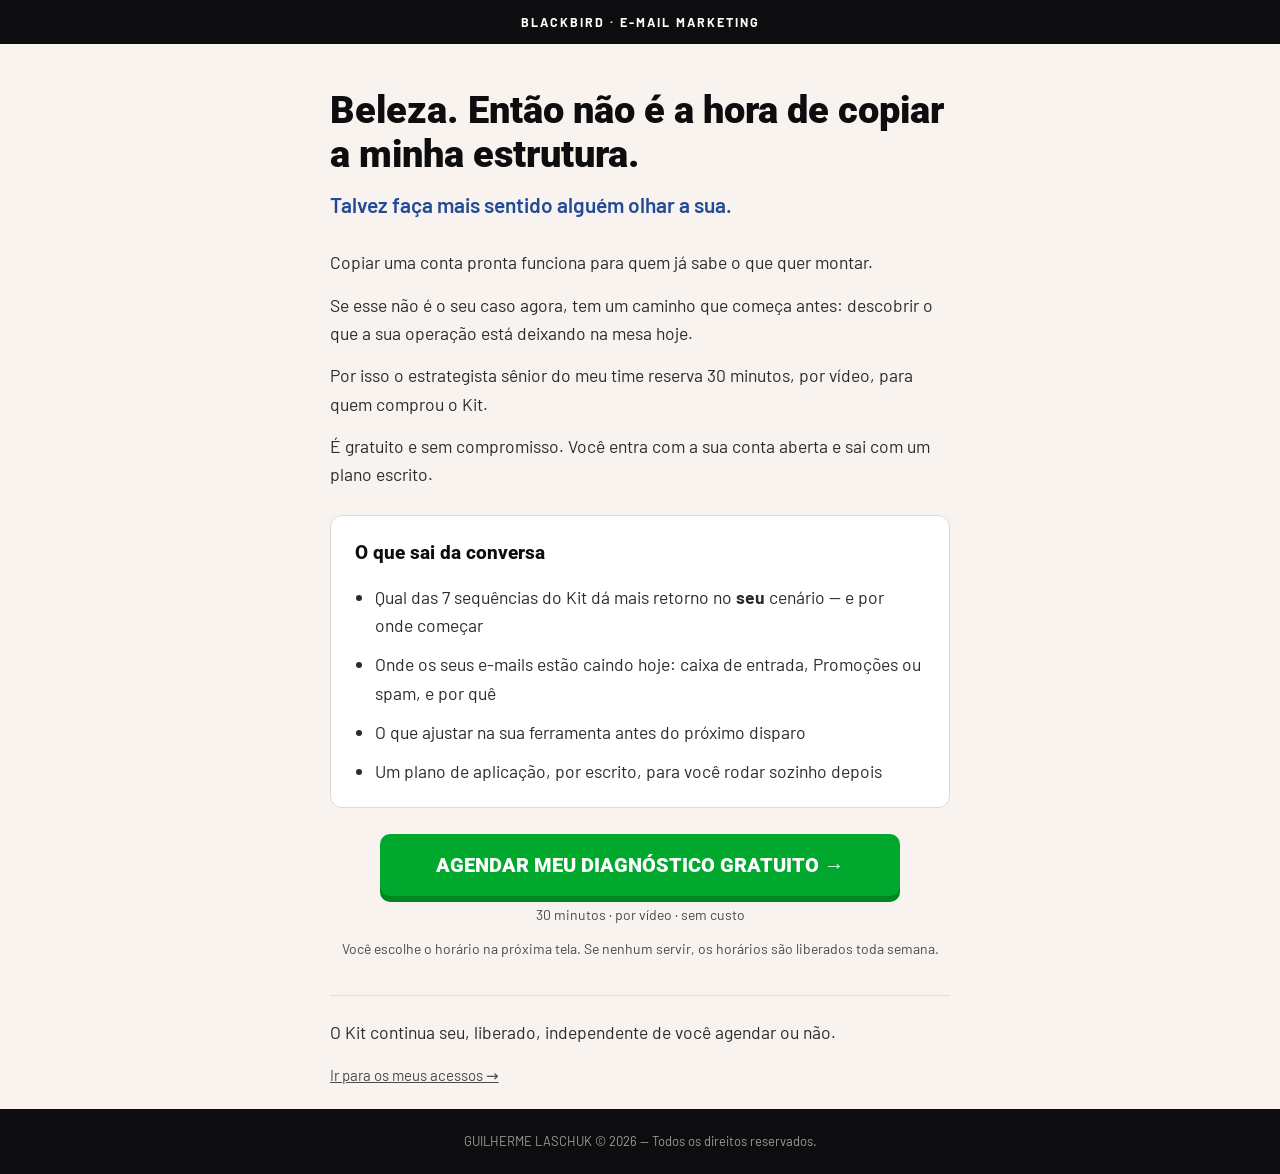
==== diagnostico.html @ ecdd5ac4 "funil completo: upsell + OTO + downsell diagnostico, VSL editada, worker com AC e Discord" ====
<!DOCTYPE html>
<html lang="pt-BR">
<head>
<meta charset="utf-8">
<meta name="viewport" content="width=device-width,initial-scale=1">
<title>Diagnóstico gratuito de e-mail marketing — Blackbird</title>
<meta name="robots" content="noindex,nofollow">
<link rel="icon" href="assets/favicon.svg">
<link rel="preconnect" href="https://fonts.googleapis.com">
<link rel="preconnect" href="https://fonts.gstatic.com" crossorigin>
<link href="https://fonts.googleapis.com/css2?family=Barlow:ital,wght@0,400;0,500;0,600;0,700&family=Roboto:wght@400;500;700;900&display=swap" rel="stylesheet">
<style>
:root{
  --azul:#234A95; --vermelho:#FE0000; --bege:#F8F3EF; --branco:#FFFFFF;
  --preto:#0D0D0F; --verde:#00A82E; --lavanda:#D0D2DF;
  --texto:#2B2B2B; --texto-suave:#4A4A4A; --borda:#E2DAD3;
}
*{box-sizing:border-box}
body{margin:0;background:var(--bege);color:var(--texto);
  font-family:Barlow,system-ui,sans-serif;font-size:17.5px;line-height:1.62;
  min-height:100vh;display:flex;flex-direction:column}
.marca{background:var(--preto);color:#fff;text-align:center;padding:12px 16px;
  font-weight:700;font-size:12.5px;letter-spacing:2px}
main{flex:1;max-width:660px;margin:0 auto;padding:44px 20px 20px}
h1{font-family:Roboto,sans-serif;font-size:clamp(26px,4.8vw,38px);font-weight:900;
  line-height:1.16;color:var(--preto);margin:0 0 12px}
.sub{font-size:clamp(18px,3vw,21px);color:var(--azul);font-weight:600;margin:0 0 26px}
p{margin:0 0 14px}
.lista{background:var(--branco);border:1px solid var(--borda);border-radius:12px;
  padding:22px 24px 10px;margin:26px 0}
.lista h2{font-family:Roboto,sans-serif;font-size:19px;font-weight:800;margin:0 0 14px;
  color:var(--preto)}
.lista ul{margin:0;padding-left:20px}
.lista li{margin:0 0 11px}
.btn{display:block;width:100%;max-width:520px;margin:26px auto 8px;padding:19px 22px;
  background:var(--verde);color:#fff;border:0;border-radius:10px;cursor:pointer;
  font-family:Roboto,sans-serif;font-size:clamp(16px,3.3vw,20px);font-weight:900;
  text-align:center;text-decoration:none;box-shadow:0 6px 0 #00871f;
  transition:transform .06s,box-shadow .06s}
.btn:active{transform:translateY(3px);box-shadow:0 3px 0 #00871f}
.btn[disabled]{opacity:.65;cursor:wait}
.btn-nota{text-align:center;font-size:14px;color:var(--texto-suave);margin:0}
.fechamento{margin-top:34px;padding-top:22px;border-top:1px solid var(--borda)}
.discreto{display:inline-block;color:var(--texto-suave);font-size:15px}
.rodape{background:var(--preto);color:#9A9A9A;text-align:center;padding:22px 20px;
  font-size:13px}
.erro{background:#FFECEC;border:1px solid var(--vermelho);color:#8B0000;
  border-radius:8px;padding:12px 14px;margin:10px auto 0;max-width:520px;
  text-align:center;font-size:15px}
.erro[hidden]{display:none}
</style>
</head>
<body>

<div class="marca">BLACKBIRD · E-MAIL MARKETING</div>

<main>
  <h1>Beleza. Então não é a hora de copiar a minha estrutura.</h1>
  <p class="sub">Talvez faça mais sentido alguém olhar a sua.</p>

  <p>Copiar uma conta pronta funciona para quem já sabe o que quer montar.</p>
  <p>Se esse não é o seu caso agora, tem um caminho que começa antes: descobrir o que a
  sua operação está deixando na mesa hoje.</p>
  <p>Por isso o estrategista sênior do meu time reserva 30 minutos, por vídeo, para quem
  comprou o Kit.</p>
  <p>É gratuito e sem compromisso. Você entra com a sua conta aberta e sai com um plano
  escrito.</p>

  <div class="lista">
    <h2>O que sai da conversa</h2>
    <ul>
      <li>Qual das 7 sequências do Kit dá mais retorno no <strong>seu</strong> cenário —
      e por onde começar</li>
      <li>Onde os seus e-mails estão caindo hoje: caixa de entrada, Promoções ou spam,
      e por quê</li>
      <li>O que ajustar na sua ferramenta antes do próximo disparo</li>
      <li>Um plano de aplicação, por escrito, para você rodar sozinho depois</li>
    </ul>
  </div>

  <button class="btn" id="agendar" type="button">AGENDAR MEU DIAGNÓSTICO GRATUITO →</button>
  <p class="btn-nota">30 minutos · por vídeo · sem custo</p>
  <div class="erro" id="erro" hidden></div>
  <p class="btn-nota" style="margin-top:12px">Você escolhe o horário na próxima tela. Se
  nenhum servir, os horários são liberados toda semana.</p>

  <div class="fechamento">
    <p>O Kit continua seu, liberado, independente de você agendar ou não.</p>
    <a class="discreto" id="acessos" href="obrigado.html">Ir para os meus acessos →</a>
  </div>
</main>

<div class="rodape">GUILHERME LASCHUK © 2026 — Todos os direitos reservados.</div>

<script>
(function(){
  'use strict';
  // Fallback fixo: se a API nao responder, o botao ainda leva pro agendamento.
  // O link e publico e a oferta e gratuita, entao nao ha nada a proteger aqui —
  // o unico custo de falhar e nao conseguir taguear quem agendou.
  var TIDYCAL = 'https://tidycal.com/team/blackbird/email-scan-diagnostico';
  var b = document.getElementById('agendar');
  var erro = document.getElementById('erro');

  // Quem chegou aqui recusando o upsell ja destravou o Kit na obrigado.html.
  // Mandar de volta para digitar o e-mail seria punir quem so disse "nao".
  try {
    var kit = sessionStorage.getItem('kit51_kit_url');
    var a = document.getElementById('acessos');
    if (kit && a) a.href = kit;
  } catch (e) {}

  b.addEventListener('click', async function(){
    b.disabled = true; b.textContent = 'abrindo a agenda...';
    try {
      var r = await fetch('/kit-51-emails/api/agendar-diagnostico', {
        method:'POST', credentials:'include',
        headers:{'content-type':'application/json'}, body:'{}'
      });
      var d = await r.json();
      location.href = (d && d.url) ? d.url : TIDYCAL;
    } catch (e) {
      location.href = TIDYCAL;
    }
  });
})();
</script>
</body>
</html>
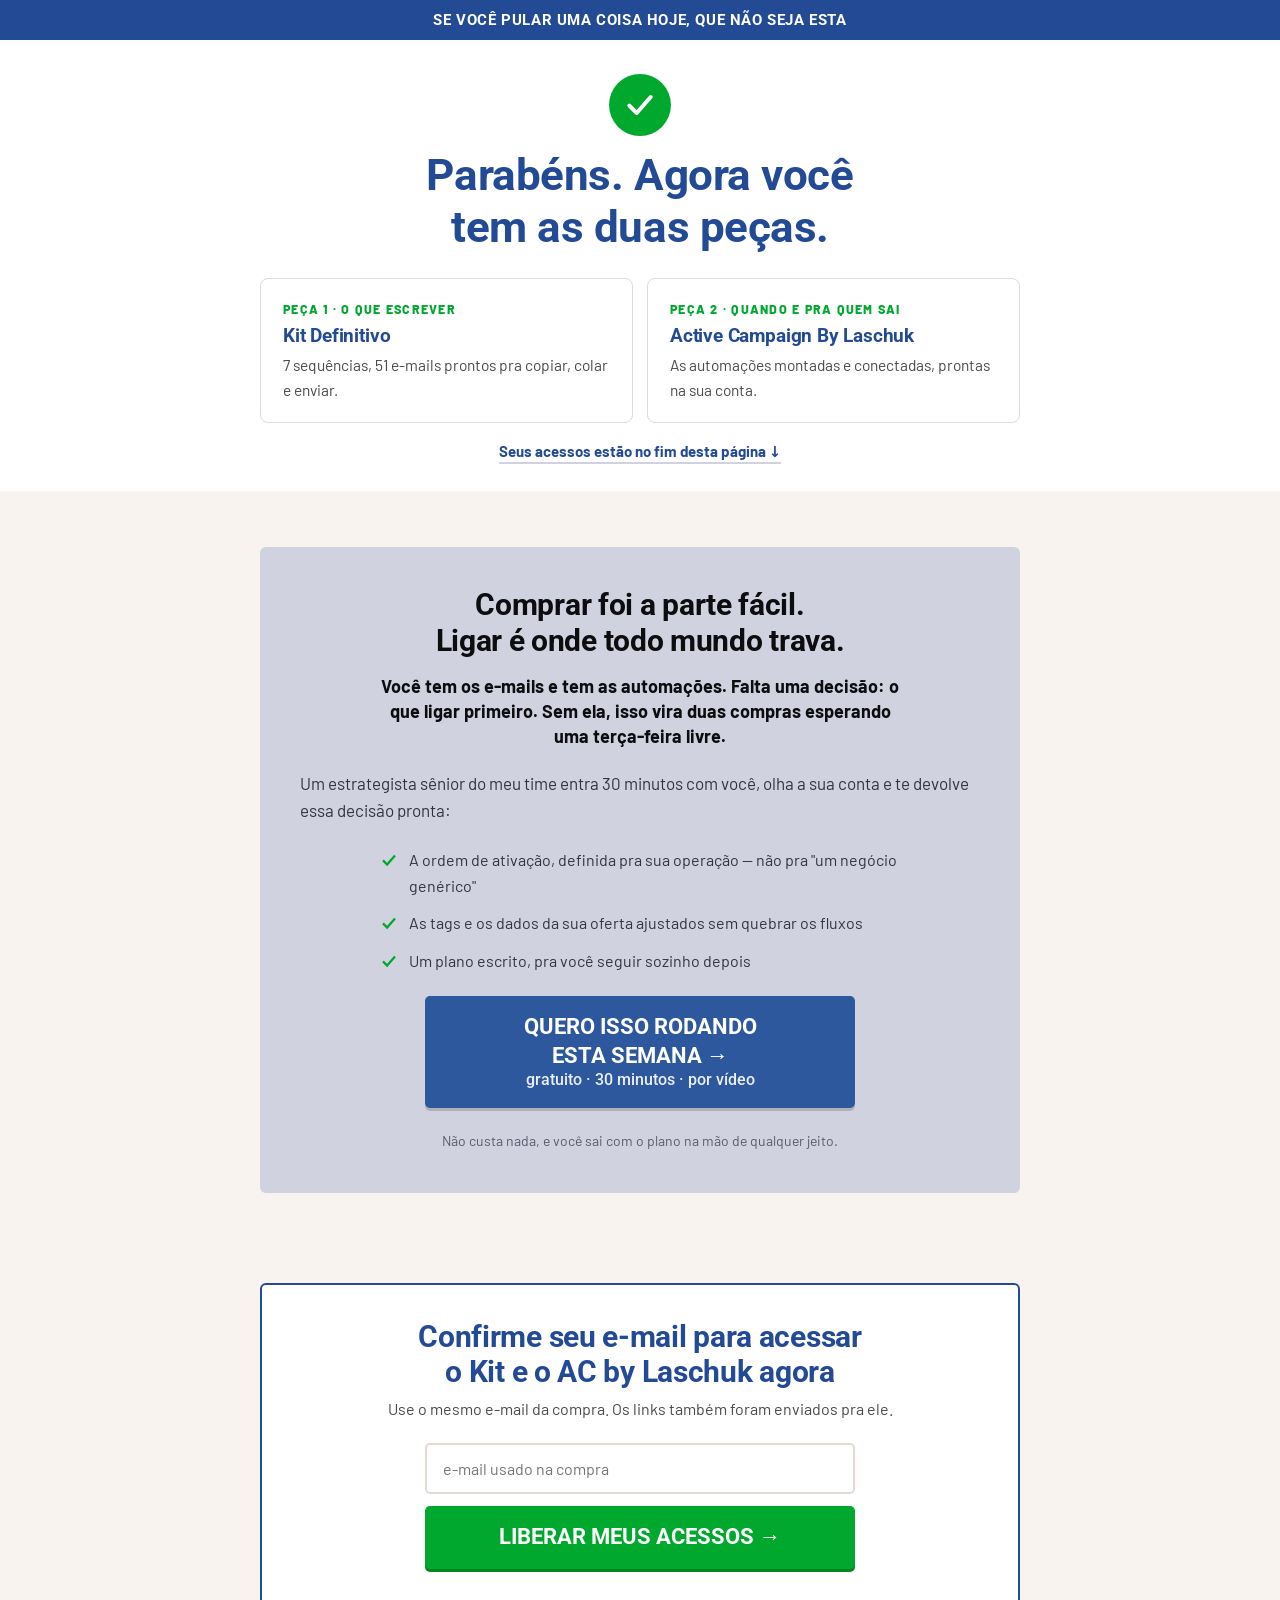
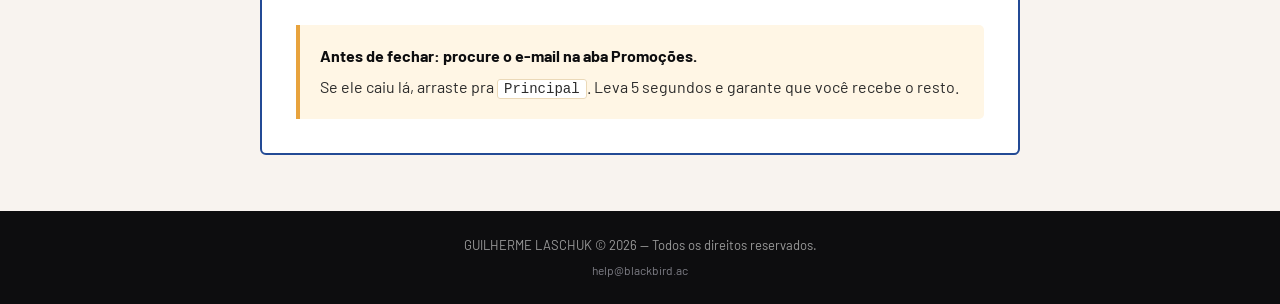
==== commit 7a4a3830: "Reestrutura o funil: uma oferta so, entrega em duas pontas, cupons corrigidos O funil tinha cinco pa" ====
--- a/diagnostico.html
+++ b/diagnostico.html
@@ -2,120 +2,397 @@
 <html lang="pt-BR">
 <head>
 <meta charset="utf-8">
-<meta name="viewport" content="width=device-width,initial-scale=1">
-<title>Diagnóstico gratuito de e-mail marketing — Blackbird</title>
+<!-- Google Tag Manager -->
+<script>(function(w,d,s,l,i){w[l]=w[l]||[];w[l].push({'gtm.start':
+new Date().getTime(),event:'gtm.js'});var f=d.getElementsByTagName(s)[0],
+j=d.createElement(s),dl=l!='dataLayer'?'&l='+l:'';j.async=true;j.src=
+'https://www.googletagmanager.com/gtm.js?id='+i+dl;f.parentNode.insertBefore(j,f);
+})(window,document,'script','dataLayer','GTM-PM2H5BRC');</script>
+<!-- End Google Tag Manager -->
+<meta name="viewport" content="width=device-width, initial-scale=1">
+<title>Tudo liberado — Kit Definitivo + Active Campaign</title>
+<meta name="description" content="Seu Kit Definitivo do Email Marketing e o acesso ao Active Campaign estão liberados.">
 <meta name="robots" content="noindex,nofollow">
-<link rel="icon" href="assets/favicon.svg">
+<link rel="icon" href="assets/favicon.svg" type="image/svg+xml">
 <link rel="preconnect" href="https://fonts.googleapis.com">
 <link rel="preconnect" href="https://fonts.gstatic.com" crossorigin>
-<link href="https://fonts.googleapis.com/css2?family=Barlow:ital,wght@0,400;0,500;0,600;0,700&family=Roboto:wght@400;500;700;900&display=swap" rel="stylesheet">
+<link href="https://fonts.googleapis.com/css2?family=Barlow:ital,wght@0,400;0,500;0,600;0,700;1,600&family=Roboto:wght@400;500;700;900&display=swap" rel="stylesheet">
+
 <style>
 :root{
-  --azul:#234A95; --vermelho:#FE0000; --bege:#F8F3EF; --branco:#FFFFFF;
-  --preto:#0D0D0F; --verde:#00A82E; --lavanda:#D0D2DF;
-  --texto:#2B2B2B; --texto-suave:#4A4A4A; --borda:#E2DAD3;
+  --azul:#234A95; --azul-btn:#2D589D; --azul-btn-hover:#1E427F;
+  --bege:#F8F3EF; --branco:#FFF; --preto:#0D0D0F; --verde:#00A82E;
+  --lavanda:#D0D2DF; --texto:#2B2B2B; --texto-suave:#4A4A4A; --borda:#E2DAD3;
+  --head:'Roboto',Arial,sans-serif; --body:'Barlow','Segoe UI',system-ui,sans-serif;
 }
-*{box-sizing:border-box}
-body{margin:0;background:var(--bege);color:var(--texto);
-  font-family:Barlow,system-ui,sans-serif;font-size:17.5px;line-height:1.62;
-  min-height:100vh;display:flex;flex-direction:column}
-.marca{background:var(--preto);color:#fff;text-align:center;padding:12px 16px;
-  font-weight:700;font-size:12.5px;letter-spacing:2px}
-main{flex:1;max-width:660px;margin:0 auto;padding:44px 20px 20px}
-h1{font-family:Roboto,sans-serif;font-size:clamp(26px,4.8vw,38px);font-weight:900;
-  line-height:1.16;color:var(--preto);margin:0 0 12px}
-.sub{font-size:clamp(18px,3vw,21px);color:var(--azul);font-weight:600;margin:0 0 26px}
-p{margin:0 0 14px}
-.lista{background:var(--branco);border:1px solid var(--borda);border-radius:12px;
-  padding:22px 24px 10px;margin:26px 0}
-.lista h2{font-family:Roboto,sans-serif;font-size:19px;font-weight:800;margin:0 0 14px;
-  color:var(--preto)}
-.lista ul{margin:0;padding-left:20px}
-.lista li{margin:0 0 11px}
-.btn{display:block;width:100%;max-width:520px;margin:26px auto 8px;padding:19px 22px;
-  background:var(--verde);color:#fff;border:0;border-radius:10px;cursor:pointer;
-  font-family:Roboto,sans-serif;font-size:clamp(16px,3.3vw,20px);font-weight:900;
-  text-align:center;text-decoration:none;box-shadow:0 6px 0 #00871f;
-  transition:transform .06s,box-shadow .06s}
-.btn:active{transform:translateY(3px);box-shadow:0 3px 0 #00871f}
-.btn[disabled]{opacity:.65;cursor:wait}
-.btn-nota{text-align:center;font-size:14px;color:var(--texto-suave);margin:0}
-.fechamento{margin-top:34px;padding-top:22px;border-top:1px solid var(--borda)}
-.discreto{display:inline-block;color:var(--texto-suave);font-size:15px}
-.rodape{background:var(--preto);color:#9A9A9A;text-align:center;padding:22px 20px;
-  font-size:13px}
-.erro{background:#FFECEC;border:1px solid var(--vermelho);color:#8B0000;
-  border-radius:8px;padding:12px 14px;margin:10px auto 0;max-width:520px;
-  text-align:center;font-size:15px}
-.erro[hidden]{display:none}
+*,*::before,*::after{box-sizing:border-box}
+html{-webkit-text-size-adjust:100%;scroll-behavior:smooth}
+body{margin:0;background:var(--bege);color:var(--texto);font-family:var(--body);
+  font-size:17px;line-height:1.62;-webkit-font-smoothing:antialiased}
+img{max-width:100%;height:auto;display:block}
+a{color:var(--azul)}
+h1,h2,h3{font-family:var(--head);line-height:1.18;margin:0 0 16px;letter-spacing:-.01em;
+  text-wrap:balance}
+/* Quebras manuais (br.qbr) valem so onde ha largura. Abaixo de 560px elas
+   deixariam uma palavra sozinha na linha — o navegador quebra melhor sozinho. */
+@media (max-width:560px){ br.qbr{display:none} }
+h1{font-size:clamp(30px,5.4vw,44px);font-weight:700;color:var(--azul)}
+h2{font-size:clamp(23px,3.6vw,30px);font-weight:700;color:var(--preto)}
+h3{font-size:clamp(19px,2.6vw,22px);font-weight:700;color:var(--azul);margin-bottom:8px}
+p{margin:0 0 16px}
+.sec{padding:clamp(34px,5vw,56px) 20px}
+.sec--branco{background:var(--branco)}
+.wrap{max-width:760px;margin:0 auto}
+.centro{text-align:center}
+strong{font-weight:700;color:var(--preto)}
+
+.topo{background:var(--azul);color:#fff;padding:10px 16px;text-align:center;
+  font-family:var(--head);font-weight:700;font-size:15px;letter-spacing:.04em;
+  line-height:1.35;text-wrap:balance}
+/* A frase e longa pra uma tarja. No celular ela quebra em duas linhas — o corpo
+   menor evita que a barra vire um bloco. */
+@media (max-width:560px){ .topo{font-size:13.5px;letter-spacing:.02em} }
+
+/* selo de confirmacao
+   Sem subtitulo, a primeira dobra e so selo + titulo. O respiro encolhe pra que
+   o bloco do diagnostico ja apareca sem rolagem — e o que a pagina quer vender. */
+.confirmado{text-align:center;padding-top:clamp(22px,3.4vw,34px)}
+.confirmado h1{margin-bottom:0}
+.confirmado__selo{width:62px;height:62px;border-radius:50%;background:var(--verde);
+  display:grid;place-items:center;margin:0 auto 14px}
+.confirmado__selo svg{width:32px;height:32px;color:#fff}
+.atalho{margin:16px 0 0;font-size:15px;text-align:center}
+.atalho a{font-weight:700;text-decoration:none;border-bottom:2px solid var(--lavanda);padding-bottom:2px}
+.atalho a:hover{border-color:var(--azul)}
+
+/* as duas pecas */
+.pecas{display:grid;grid-template-columns:1fr 1fr;gap:14px;margin:0}
+.peca{background:#fff;border:1px solid var(--borda);border-radius:8px;padding:20px 22px}
+.peca .rotulo{font-size:12.5px;font-weight:800;letter-spacing:.1em;color:var(--verde);margin:0 0 6px}
+.peca h3{margin-bottom:4px;font-size:19px}
+.peca p{margin:0;font-size:15.5px;color:var(--texto-suave)}
+@media (max-width:640px){.pecas{grid-template-columns:1fr}}
+
+/* caixa de acesso */
+.acesso{background:#fff;border:2px solid var(--azul);border-radius:6px;
+  padding:clamp(24px,4vw,34px);margin:34px 0 0}
+.acesso h2{text-align:center;color:var(--azul);margin-bottom:6px}
+.acesso .email-destaque{text-align:center;font-size:16px;color:var(--texto-suave);margin-bottom:22px}
+
+.btn{display:block;width:100%;max-width:430px;margin:22px auto;background:var(--azul-btn);
+  color:#fff;text-decoration:none;font-family:var(--head);font-weight:700;
+  font-size:clamp(18px,2.8vw,22px);text-align:center;padding:17px 22px;border-radius:5px;
+  text-wrap:balance;
+  box-shadow:0 3px 0 rgba(0,0,0,.16);transition:background .15s,transform .1s;line-height:1.3;
+  border:0;cursor:pointer}
+.btn:hover{background:var(--azul-btn-hover)}
+.btn:active{transform:translateY(2px);box-shadow:0 1px 0 rgba(0,0,0,.16)}
+.btn--verde{background:var(--verde);box-shadow:0 3px 0 #00871f}
+.btn--verde:hover{background:#008F27}
+.btn[disabled]{opacity:.6;cursor:wait}
+.btn small{display:block;font-size:.72em;font-weight:500;opacity:.9}
+.btn-nota{text-align:center;font-size:14px;color:var(--texto-suave);margin:-10px 0 0}
+
+.form-acesso{max-width:430px;margin:0 auto}
+.form-acesso input{display:block;width:100%;padding:14px 16px;font-size:16px;
+  font-family:var(--body);border:2px solid var(--borda);border-radius:5px;
+  margin-bottom:12px}
+.form-acesso input:focus{outline:none;border-color:var(--azul)}
+.form-acesso .btn{margin:0}
+.acesso-status{text-align:center;font-size:14px;margin:12px 0 0;min-height:18px}
+.acesso-status--erro{color:#C23434}
+
+/* links liberados apos a confirmacao */
+.liberado{margin:20px 0 0}
+.liberado[hidden]{display:none}
+.liberado__item{display:flex;gap:14px;align-items:flex-start;background:#F4FBF5;
+  border:1px solid #BEE5C4;border-radius:6px;padding:16px 18px;margin-bottom:12px}
+.liberado__item svg{flex:none;width:20px;height:20px;margin-top:3px;color:var(--verde)}
+.liberado__item h3{margin:0 0 3px;font-size:18px}
+.liberado__item p{margin:0 0 8px;font-size:15px;color:var(--texto-suave)}
+.liberado__item a{font-weight:700}
+
+/* alerta entregabilidade */
+.alerta{background:#FFF6E5;border-left:4px solid #E8A33D;border-radius:0 5px 5px 0;
+  padding:18px 20px;margin:26px 0 0;font-size:16px}
+.alerta > strong:first-child{display:block;margin-bottom:5px}
+.alerta p{margin:0}
+.alerta code{background:#fff;border:1px solid #EBD9B8;border-radius:3px;padding:1px 6px;
+  font-size:14px;font-family:ui-monospace,SFMono-Regular,Menlo,monospace}
+
+/* diagnostico */
+.diagnostico{background:var(--lavanda);border-radius:6px;padding:clamp(26px,4vw,40px)}
+.diagnostico h2{text-align:center}
+.diagnostico .promessa{text-align:center;font-weight:700;font-size:18px;line-height:1.4;
+  color:var(--preto);max-width:520px;margin:0 auto 20px}
+.diagnostico ul{list-style:none;padding:0;margin:22px auto;max-width:520px}
+.diagnostico li{display:flex;gap:11px;margin-bottom:12px;align-items:flex-start;font-size:16px;color:#33343F}
+.diagnostico svg{flex:none;width:18px;height:18px;margin-top:4px;color:var(--verde)}
+.diagnostico .vagas{text-align:center;font-size:14px;color:#5A5C6E;margin:0}
+
+
+.rodape{background:var(--preto);color:#9A9A9A;text-align:center;padding:24px 20px;
+  font-size:13px;line-height:1.6}
+.rodape a{display:block;margin-top:6px;font-size:12px;color:#7E7E86;text-decoration:none}
+.rodape a:hover{color:#B7B7BC;text-decoration:underline}
+
+@media (max-width:760px){ body{font-size:16.5px} }
+@media (prefers-reduced-motion:reduce){html{scroll-behavior:auto}*{transition:none!important}}
 </style>
 </head>
 <body>
-
-<div class="marca">BLACKBIRD · E-MAIL MARKETING</div>
-
-<main>
-  <h1>Beleza. Então não é a hora de copiar a minha estrutura.</h1>
-  <p class="sub">Talvez faça mais sentido alguém olhar a sua.</p>
-
-  <p>Copiar uma conta pronta funciona para quem já sabe o que quer montar.</p>
-  <p>Se esse não é o seu caso agora, tem um caminho que começa antes: descobrir o que a
-  sua operação está deixando na mesa hoje.</p>
-  <p>Por isso o estrategista sênior do meu time reserva 30 minutos, por vídeo, para quem
-  comprou o Kit.</p>
-  <p>É gratuito e sem compromisso. Você entra com a sua conta aberta e sai com um plano
-  escrito.</p>
-
-  <div class="lista">
-    <h2>O que sai da conversa</h2>
-    <ul>
-      <li>Qual das 7 sequências do Kit dá mais retorno no <strong>seu</strong> cenário —
-      e por onde começar</li>
-      <li>Onde os seus e-mails estão caindo hoje: caixa de entrada, Promoções ou spam,
-      e por quê</li>
-      <li>O que ajustar na sua ferramenta antes do próximo disparo</li>
-      <li>Um plano de aplicação, por escrito, para você rodar sozinho depois</li>
-    </ul>
+<!-- Google Tag Manager (noscript) -->
+<noscript><iframe src="https://www.googletagmanager.com/ns.html?id=GTM-PM2H5BRC"
+height="0" width="0" style="display:none;visibility:hidden"></iframe></noscript>
+<!-- End Google Tag Manager (noscript) -->
+
+
+<div class="topo">SE VOCÊ PULAR UMA COISA HOJE, QUE NÃO SEJA ESTA</div>
+
+<!-- ══════════════ CONFIRMAÇÃO ══════════════ -->
+<section class="sec sec--branco confirmado" style="padding-bottom:0">
+  <div class="wrap">
+    <div class="confirmado__selo">
+      <svg viewBox="0 0 24 24" fill="none" stroke="currentColor" stroke-width="3" stroke-linecap="round" stroke-linejoin="round" aria-hidden="true"><path d="M4 12.5l5.5 5.5L20 6"/></svg>
+    </div>
+    <h1>Parabéns. Agora você tem as duas peças.</h1>
   </div>
-
-  <button class="btn" id="agendar" type="button">AGENDAR MEU DIAGNÓSTICO GRATUITO →</button>
-  <p class="btn-nota">30 minutos · por vídeo · sem custo</p>
-  <div class="erro" id="erro" hidden></div>
-  <p class="btn-nota" style="margin-top:12px">Você escolhe o horário na próxima tela. Se
-  nenhum servir, os horários são liberados toda semana.</p>
-
-  <div class="fechamento">
-    <p>O Kit continua seu, liberado, independente de você agendar ou não.</p>
-    <a class="discreto" id="acessos" href="obrigado.html">Ir para os meus acessos →</a>
+</section>
+
+<!-- ══════════════ AS DUAS PEÇAS ══════════════ -->
+<section class="sec sec--branco" style="padding:clamp(18px,2.6vw,24px) 20px clamp(20px,3vw,28px)">
+  <div class="wrap">
+
+    <div class="pecas">
+      <div class="peca">
+        <p class="rotulo">PEÇA 1 · O QUE ESCREVER</p>
+        <h3>Kit Definitivo</h3>
+        <p>7 sequências, 51 e-mails prontos pra copiar, colar e enviar.</p>
+      </div>
+      <div class="peca">
+        <p class="rotulo">PEÇA 2 · QUANDO E PRA QUEM SAI</p>
+        <h3>Active Campaign By Laschuk</h3>
+        <p>As automações montadas e conectadas, prontas na sua conta.</p>
+      </div>
+    </div>
+
+    <!-- A caixa de acesso fica no fim da pagina. Sem este atalho, quem acabou de
+         pagar abre a tela e nao ve entrega nenhuma na primeira dobra. -->
+    <p class="atalho"><a href="#acesso">Seus acessos estão no fim desta página ↓</a></p>
+
   </div>
-</main>
-
-<div class="rodape">GUILHERME LASCHUK © 2026 — Todos os direitos reservados.</div>
+</section>
+
+<!-- ══════════════ DIAGNÓSTICO ══════════════ -->
+<section class="sec">
+  <div class="wrap">
+    <div class="diagnostico">
+      <h2>Comprar foi a parte fácil.<br class="qbr">Ligar é onde todo mundo trava.</h2>
+
+      <p class="promessa">Você tem os e-mails e tem as automações. Falta uma decisão: o que
+      ligar primeiro. Sem ela, isso vira duas compras esperando uma terça-feira livre.</p>
+
+      <p style="color:#33343F">Um estrategista sênior do meu time entra 30 minutos com você,
+      olha a sua conta e te devolve essa decisão pronta:</p>
+
+      <ul>
+        <li><svg viewBox="0 0 24 24" fill="none" stroke="currentColor" stroke-width="3" aria-hidden="true"><path d="M4 12.5l5.5 5.5L20 6"/></svg><span>A ordem de ativação, definida pra sua operação — não pra "um negócio genérico"</span></li>
+        <li><svg viewBox="0 0 24 24" fill="none" stroke="currentColor" stroke-width="3" aria-hidden="true"><path d="M4 12.5l5.5 5.5L20 6"/></svg><span>As tags e os dados da sua oferta ajustados sem quebrar os fluxos</span></li>
+        <li><svg viewBox="0 0 24 24" fill="none" stroke="currentColor" stroke-width="3" aria-hidden="true"><path d="M4 12.5l5.5 5.5L20 6"/></svg><span>Um plano escrito, pra você seguir sozinho depois</span></li>
+      </ul>
+
+      <button class="btn" id="agendar" data-cta="agendar-diagnostico" type="button">
+        QUERO ISSO RODANDO ESTA SEMANA →
+        <small>gratuito · 30 minutos · por vídeo</small>
+      </button>
+      <p class="vagas">Não custa nada, e você sai com o plano na mão de qualquer jeito.</p>
+    </div>
+  </div>
+</section>
+
+<!-- ══════════════ ACESSO ══════════════
+     Fica DEPOIS do diagnostico de proposito: o agendamento e o unico CTA da
+     pagina, e o link do Kit abre em aba nova — quem destrava aqui embaixo nao
+     perde a oferta de cima. -->
+<section class="sec" id="acesso" style="padding-top:0">
+  <div class="wrap">
+
+    <div class="acesso">
+      <h2>Confirme seu e-mail para acessar<br class="qbr">o Kit e o AC by Laschuk agora</h2>
+      <p class="email-destaque">Use o mesmo e-mail da compra. Os links também foram enviados
+      pra ele.</p>
+
+      <form class="form-acesso" id="form-acesso" novalidate>
+        <input type="email" id="email-acesso" name="email" placeholder="e-mail usado na compra" required autocomplete="email" inputmode="email">
+        <button type="submit" class="btn btn--verde" id="btn-acesso" data-cta="liberar-tudo">
+          LIBERAR MEUS ACESSOS →
+        </button>
+      </form>
+      <p class="acesso-status" id="acesso-status" role="status" aria-live="polite"></p>
+
+      <!-- Preenchido pelo JS depois que o Worker confirma a compra. O link real
+           do Kit e o do Active Campaign nunca ficam no HTML. -->
+      <div class="liberado" id="liberado" hidden>
+        <div class="liberado__item" id="item-kit" hidden>
+          <svg viewBox="0 0 24 24" fill="none" stroke="currentColor" stroke-width="3" stroke-linecap="round" stroke-linejoin="round" aria-hidden="true"><path d="M4 12.5l5.5 5.5L20 6"/></svg>
+          <div>
+            <h3>Kit Definitivo do Email Marketing</h3>
+            <p>7 sequências · 51 e-mails · Google Docs + PDF</p>
+            <a id="link-kit" href="#" data-cta="abrir-kit" target="_blank" rel="noopener">Abrir o Kit →</a>
+          </div>
+        </div>
+        <div class="liberado__item" id="item-ac" hidden>
+          <svg viewBox="0 0 24 24" fill="none" stroke="currentColor" stroke-width="3" stroke-linecap="round" stroke-linejoin="round" aria-hidden="true"><path d="M4 12.5l5.5 5.5L20 6"/></svg>
+          <div>
+            <h3>Active Campaign By Laschuk</h3>
+            <p>Abra com a sua conta do ActiveCampaign logada — as automações entram por ali.</p>
+            <a id="link-ac" href="#" data-cta="abrir-ac" target="_blank" rel="noopener">Instalar as automações →</a>
+          </div>
+        </div>
+      </div>
+
+      <div class="alerta">
+        <strong>Antes de fechar: procure o e-mail na aba Promoções.</strong>
+        <p>Se ele caiu lá, arraste pra <code>Principal</code>. Leva 5 segundos e garante que
+        você recebe o resto.</p>
+      </div>
+    </div>
+
+  </div>
+</section>
+
+<div class="rodape">
+  GUILHERME LASCHUK © <span id="ano">2026</span> — Todos os direitos reservados.
+  <a href="mailto:help@blackbird.ac">help@blackbird.ac</a>
+</div>
 
 <script>
+document.getElementById('ano').textContent = new Date().getFullYear();
+
+/* ═══ evento de compra do AC ═══
+   Pixel da Meta e GA4 sao disparados PELO GTM. Esta pagina so anuncia a compra
+   no dataLayer — o container GTM-PM2H5BRC escuta o evento e dispara as tags. */
+(function(){
+  window.dataLayer = window.dataLayer || [];
+  window.dataLayer.push({
+    event: 'purchase',
+    value: 97.00,
+    currency: 'BRL',
+    content_name: 'Active Campaign By Laschuk'
+  });
+})();
+
+document.querySelectorAll('[data-cta]').forEach(function(el){
+  el.addEventListener('click', function(){
+    try {
+      window.dataLayer = window.dataLayer || [];
+      window.dataLayer.push({event: 'cta_entrega_ac', cta: el.dataset.cta});
+    } catch(e){}
+  });
+});
+
+/* ═══ liberacao dos dois acessos ═══
+   Nem o link do Kit nem o do Active Campaign existem neste HTML. A pagina troca
+   o e-mail da compra por uma sessao assinada no Worker e so entao recebe os dois
+   — senao qualquer um que abrisse a URL levaria os R$114 de graca. */
+(function(){
+  'use strict';
+  var API = '/kit-51-emails/api';
+  var form = document.getElementById('form-acesso');
+  if (!form) return;
+  var input  = document.getElementById('email-acesso');
+  var btn    = document.getElementById('btn-acesso');
+  var status = document.getElementById('acesso-status');
+
+  function erro(msg){
+    status.textContent = msg;
+    status.className = 'acesso-status acesso-status--erro';
+  }
+
+  form.addEventListener('submit', async function(ev){
+    ev.preventDefault();
+    var email = (input.value || '').trim().toLowerCase();
+    if (email.indexOf('@') < 1) { erro('Digite o e-mail que você usou na compra.'); return; }
+
+    btn.disabled = true;
+    btn.textContent = 'Verificando...';
+    status.textContent = '';
+    status.className = 'acesso-status';
+
+    try {
+      var r = await fetch(API + '/verificar-acesso', {
+        method: 'POST',
+        credentials: 'include',
+        headers: { 'content-type': 'application/json' },
+        body: JSON.stringify({ email: email })
+      });
+      var d = await r.json();
+
+      if (!d || !d.ok) {
+        erro('Não encontramos esse e-mail entre as compras confirmadas. Confira o e-mail ' +
+             'que você usou no checkout da Eduzz ou escreva pra help@blackbird.ac.');
+        return;
+      }
+
+      var achouAlgo = false;
+
+      if (d.kit_url) {
+        try { sessionStorage.setItem('kit51_kit_url', d.kit_url); } catch (e) {}
+        document.getElementById('link-kit').href = d.kit_url;
+        document.getElementById('item-kit').hidden = false;
+        achouAlgo = true;
+      }
+
+      /* O Active Campaign vem numa segunda chamada porque depende da sessao que
+         a primeira acabou de abrir. Se a compra do AC ainda nao caiu no webhook
+         da Eduzz, esta rota responde ok:false — o Kit aparece do mesmo jeito, em
+         vez da pagina inteira falhar. */
+      try {
+        var r2 = await fetch(API + '/sandbox', {
+          method: 'POST', credentials: 'include',
+          headers: { 'content-type': 'application/json' }, body: '{}'
+        });
+        var d2 = await r2.json();
+        if (d2 && d2.ok && d2.acesso) {
+          document.getElementById('link-ac').href = d2.acesso;
+          document.getElementById('item-ac').hidden = false;
+          achouAlgo = true;
+        }
+      } catch (e) {}
+
+      if (achouAlgo) {
+        document.getElementById('liberado').hidden = false;
+        form.hidden = true;
+        status.textContent = 'Confirmado. Seus acessos estão logo abaixo.';
+      } else {
+        erro('Compra encontrada, mas os acessos ainda não foram liberados. ' +
+             'Aguarde alguns minutos ou escreva pra help@blackbird.ac.');
+      }
+    } catch (e) {
+      erro('Erro ao verificar agora. Tente de novo em alguns segundos.');
+    } finally {
+      btn.disabled = false;
+      btn.textContent = 'LIBERAR MEUS ACESSOS →';
+    }
+  });
+})();
+
+/* ═══ agendamento do diagnostico ═══ */
 (function(){
   'use strict';
   // Fallback fixo: se a API nao responder, o botao ainda leva pro agendamento.
-  // O link e publico e a oferta e gratuita, entao nao ha nada a proteger aqui —
-  // o unico custo de falhar e nao conseguir taguear quem agendou.
+  // O link e publico e a oferta e gratuita, entao nao ha nada a proteger — o
+  // unico custo de falhar e nao conseguir taguear quem agendou.
   var TIDYCAL = 'https://tidycal.com/team/blackbird/email-scan-diagnostico';
   var b = document.getElementById('agendar');
-  var erro = document.getElementById('erro');
-
-  // Quem chegou aqui recusando o upsell ja destravou o Kit na obrigado.html.
-  // Mandar de volta para digitar o e-mail seria punir quem so disse "nao".
-  try {
-    var kit = sessionStorage.getItem('kit51_kit_url');
-    var a = document.getElementById('acessos');
-    if (kit && a) a.href = kit;
-  } catch (e) {}
+  if (!b) return;
 
   b.addEventListener('click', async function(){
     b.disabled = true; b.textContent = 'abrindo a agenda...';
     try {
       var r = await fetch('/kit-51-emails/api/agendar-diagnostico', {
-        method:'POST', credentials:'include',
-        headers:{'content-type':'application/json'}, body:'{}'
+        method: 'POST', credentials: 'include',
+        headers: { 'content-type': 'application/json' }, body: '{}'
       });
       var d = await r.json();
       location.href = (d && d.url) ? d.url : TIDYCAL;
@@ -125,5 +402,19 @@
   });
 })();
 </script>
+<script>
+/* Avisa o funil que esta pagina foi aberta. Quem deduplica e o Worker (um aviso
+   por visitante por pagina a cada 6h), entao aqui pode disparar sempre. */
+(function(){
+  try {
+    fetch('/kit-51-emails/api/visita', {
+      method: 'POST',
+      headers: {'content-type': 'application/json'},
+      body: JSON.stringify({pagina: location.pathname.replace('/kit-51-emails','') || '/'}),
+      keepalive: true
+    }).catch(function(){});
+  } catch(e){}
+})();
+</script>
 </body>
 </html>
